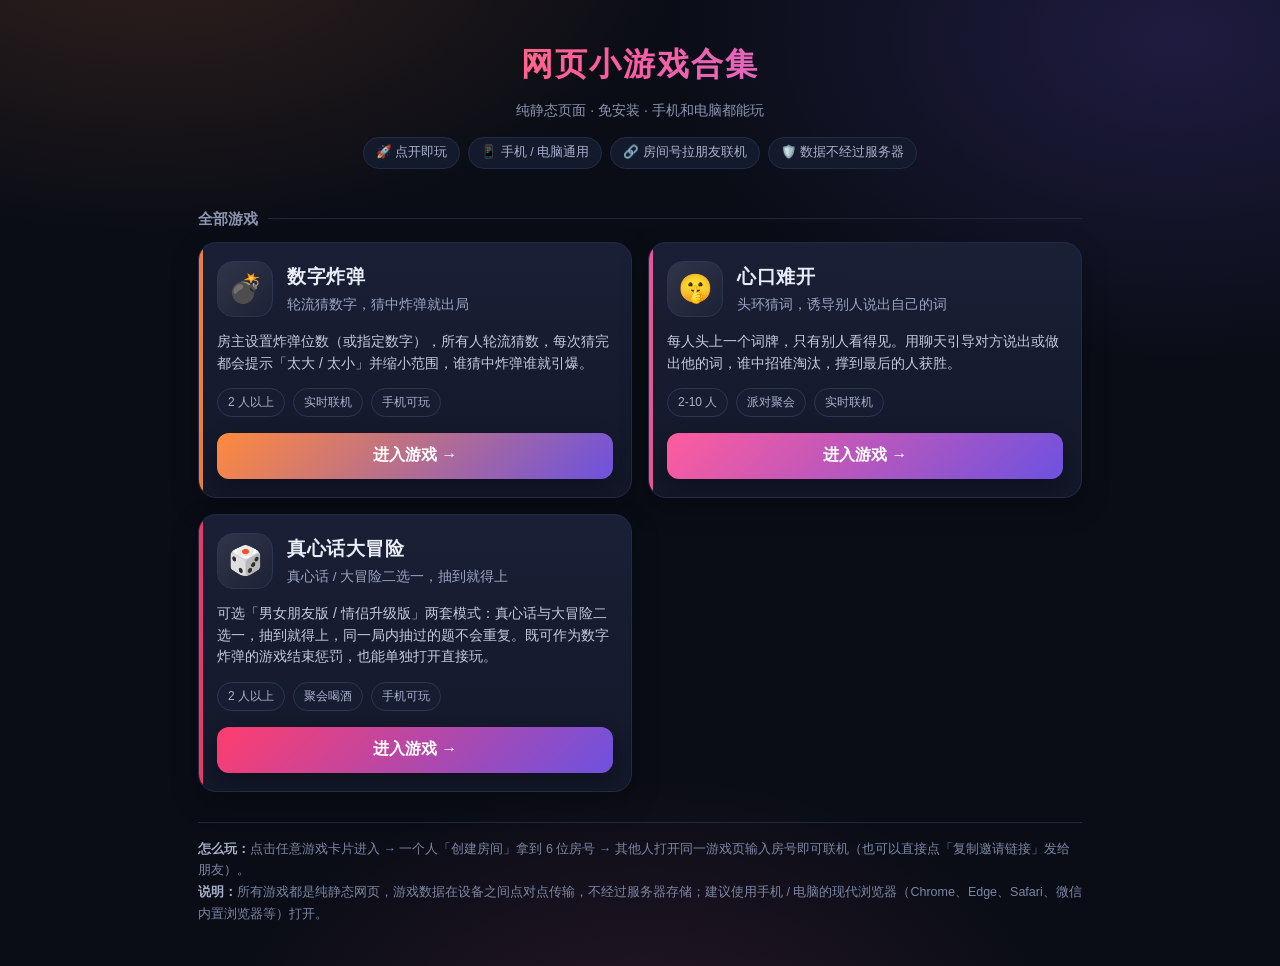
==== number-bomb/index.html @ a07f6e4e "部署 number-bomb 小游戏合集（数字炸弹/心口难开/真心话大冒险）" ====
<!DOCTYPE html>
<html lang="zh-CN">
<head>
<meta charset="utf-8">
<meta name="viewport" content="width=device-width,initial-scale=1,viewport-fit=cover,user-scalable=no">
<meta name="theme-color" content="#0a0d16">
<meta name="description" content="网页小游戏合集 · 纯静态、免安装、手机电脑都能玩的多人联机小游戏。">
<title>网页小游戏合集</title>
<link rel="icon" href="data:image/svg+xml,%3Csvg xmlns='http://www.w3.org/2000/svg' viewBox='0 0 64 64'%3E%3Crect x='6' y='16' width='52' height='34' rx='8' fill='%231b2238'/%3E%3Crect x='26' y='8' width='12' height='10' rx='3' fill='%23ff8a3d'/%3E%3Cpath d='M22 36h6M25 33v6' stroke='%23ffd54a' stroke-width='4' stroke-linecap='round'/%3E%3Ccircle cx='40' cy='34' r='3' fill='%23ff5c9d'/%3E%3Ccircle cx='46' cy='40' r='3' fill='%237c5cff'/%3E%3C/svg%3E">
<style>
*{box-sizing:border-box;-webkit-tap-highlight-color:transparent}
html,body{margin:0;padding:0;min-height:100%}
body{
  background:#0a0d16;
  background-image:radial-gradient(900px 520px at 12% -8%,rgba(255,138,61,.16),transparent 60%),radial-gradient(820px 520px at 92% 4%,rgba(124,92,255,.18),transparent 62%),radial-gradient(700px 480px at 50% 110%,rgba(255,92,157,.12),transparent 60%);
  color:#e9edf7;
  font:16px/1.55 -apple-system,BlinkMacSystemFont,"Segoe UI","PingFang SC","Hiragino Sans GB","Microsoft YaHei",sans-serif;
  -webkit-text-size-adjust:100%;
}
.wrap{
  max-width:920px;margin:0 auto;
  padding:calc(28px + env(safe-area-inset-top)) 18px calc(40px + env(safe-area-inset-bottom));
}
header.top{text-align:center;padding:12px 0 6px}
header.top h1{
  margin:0;font-size:32px;font-weight:800;letter-spacing:2px;
  background:linear-gradient(120deg,#ff8a3d,#ff5c9d 45%,#a97bff);
  -webkit-background-clip:text;background-clip:text;color:transparent;
}
header.top p{margin:10px 0 0;color:#8b95b2;font-size:14px}
.tips{
  display:flex;gap:8px;justify-content:center;flex-wrap:wrap;margin:16px 0 6px;
}
.tips span{
  font-size:12.5px;color:#a9b2cc;border:1px solid #232b47;background:#131a2c;
  border-radius:999px;padding:5px 12px;
}
h2.section{
  font-size:15px;color:#8b95b2;font-weight:600;margin:26px 0 12px;
  display:flex;align-items:center;gap:10px;
}
h2.section::after{content:"";flex:1;height:1px;background:#1f2740}

.games{display:grid;grid-template-columns:repeat(auto-fill,minmax(320px,1fr));gap:16px}
.game{
  position:relative;display:block;text-decoration:none;color:inherit;
  background:linear-gradient(180deg,rgba(26,32,54,.96),rgba(19,24,42,.96));
  border:1px solid #232b47;border-radius:18px;padding:18px;
  box-shadow:0 10px 28px rgba(0,0,0,.28);
  transition:transform .14s ease,border-color .18s ease,box-shadow .18s ease;
  overflow:hidden;
}
.game::before{
  content:"";position:absolute;inset:0 auto 0 0;width:4px;
  background:var(--accent,#7c5cff);opacity:.9;
}
.game:hover{transform:translateY(-3px);border-color:#33406b;box-shadow:0 16px 36px rgba(0,0,0,.36)}
.game:active{transform:translateY(-1px) scale(.995)}
.game .row1{display:flex;align-items:center;gap:14px}
.game .ico{
  width:56px;height:56px;flex:0 0 auto;border-radius:16px;
  display:flex;align-items:center;justify-content:center;font-size:28px;
  background:linear-gradient(135deg,rgba(255,255,255,.10),rgba(255,255,255,.02));
  border:1px solid #2c3556;
}
.game h3{margin:0;font-size:19px;font-weight:700;letter-spacing:.5px}
.game .tagline{margin:3px 0 0;color:#9aa4c2;font-size:13.5px}
.game .desc{margin:14px 0 0;color:#c3cbdf;font-size:14px}
.game .meta{display:flex;gap:8px;flex-wrap:wrap;margin-top:14px}
.game .meta span{
  font-size:12px;color:#a9b2cc;border:1px solid #2c3556;background:#161d31;
  border-radius:999px;padding:4px 10px;
}
.game .go{
  margin-top:16px;height:46px;border-radius:12px;
  display:flex;align-items:center;justify-content:center;gap:8px;
  font-weight:700;color:#fff;
  background:linear-gradient(135deg,var(--accent,#7c5cff),rgba(124,92,255,.85));
  box-shadow:0 8px 20px rgba(0,0,0,.3);
}
.game.soon{opacity:.55;cursor:not-allowed}
.game.soon .go{background:#2a3352;color:#9aa4c2}
.footnotice{
  margin:30px 0 0;color:#7b86a5;font-size:12.5px;line-height:1.75;
  border-top:1px solid #1f2740;padding-top:16px;
}
.footnotice b{color:#a9b2cc}
@media (max-width:420px){
  .wrap{padding:calc(20px + env(safe-area-inset-top)) 14px calc(30px + env(safe-area-inset-bottom))}
  header.top h1{font-size:27px}
  .games{grid-template-columns:1fr;gap:14px}
  .game{padding:16px}
}
</style>
</head>
<body>
<div class="wrap">
  <header class="top">
    <h1>网页小游戏合集</h1>
    <p>纯静态页面 · 免安装 · 手机和电脑都能玩</p>
    <div class="tips">
      <span>🚀 点开即玩</span>
      <span>📱 手机 / 电脑通用</span>
      <span>🔗 房间号拉朋友联机</span>
      <span>🛡️ 数据不经过服务器</span>
    </div>
  </header>

  <h2 class="section">全部游戏</h2>
  <div class="games" id="games"></div>

  <div class="footnotice">
    <b>怎么玩：</b>点击任意游戏卡片进入 → 一个人「创建房间」拿到 6 位房号 → 其他人打开同一游戏页输入房号即可联机（也可以直接点「复制邀请链接」发给朋友）。<br>
    <b>说明：</b>所有游戏都是纯静态网页，游戏数据在设备之间点对点传输，不经过服务器存储；建议使用手机 / 电脑的现代浏览器（Chrome、Edge、Safari、微信内置浏览器等）打开。
  </div>
</div>

<!-- 游戏清单配置：新增游戏只需修改 games.js -->
<script src="games.js"></script>
<script>
(function () {
  var box = document.getElementById('games');
  var list = window.GAMES || [];

  if (!list.length) {
    box.innerHTML = '<div class="game soon"><h3>清单未加载</h3>' +
      '<p class="desc">未能读取 games.js，请确认它与首页 index.html 在同一目录下。</p></div>';
    return;
  }

  list.forEach(function (g) {
    var a = document.createElement(g.soon ? 'div' : 'a');
    a.className = 'game' + (g.soon ? ' soon' : '');
    if (!g.soon) a.href = g.url;
    if (g.accent) a.style.setProperty('--accent', g.accent);

    var ic = document.createElement('div');
    ic.className = 'ico';
    ic.textContent = g.icon || '🎮';

    var h3 = document.createElement('h3');
    h3.textContent = g.name || '未命名游戏';

    var tg = document.createElement('p');
    tg.className = 'tagline';
    tg.textContent = g.tagline || '';

    var left = document.createElement('div');
    left.style.flex = '1';
    left.appendChild(h3);
    left.appendChild(tg);

    var row1 = document.createElement('div');
    row1.className = 'row1';
    row1.appendChild(ic);
    row1.appendChild(left);
    a.appendChild(row1);

    if (g.desc) {
      var d = document.createElement('p');
      d.className = 'desc';
      d.textContent = g.desc;
      a.appendChild(d);
    }

    if (g.meta && g.meta.length) {
      var m = document.createElement('div');
      m.className = 'meta';
      g.meta.forEach(function (t) {
        var s = document.createElement('span');
        s.textContent = t;
        m.appendChild(s);
      });
      a.appendChild(m);
    }

    var go = document.createElement('div');
    go.className = 'go';
    go.textContent = g.soon ? '即将上线' : '进入游戏 →';
    a.appendChild(go);

    box.appendChild(a);
  });
})();
</script>
</body>
</html>
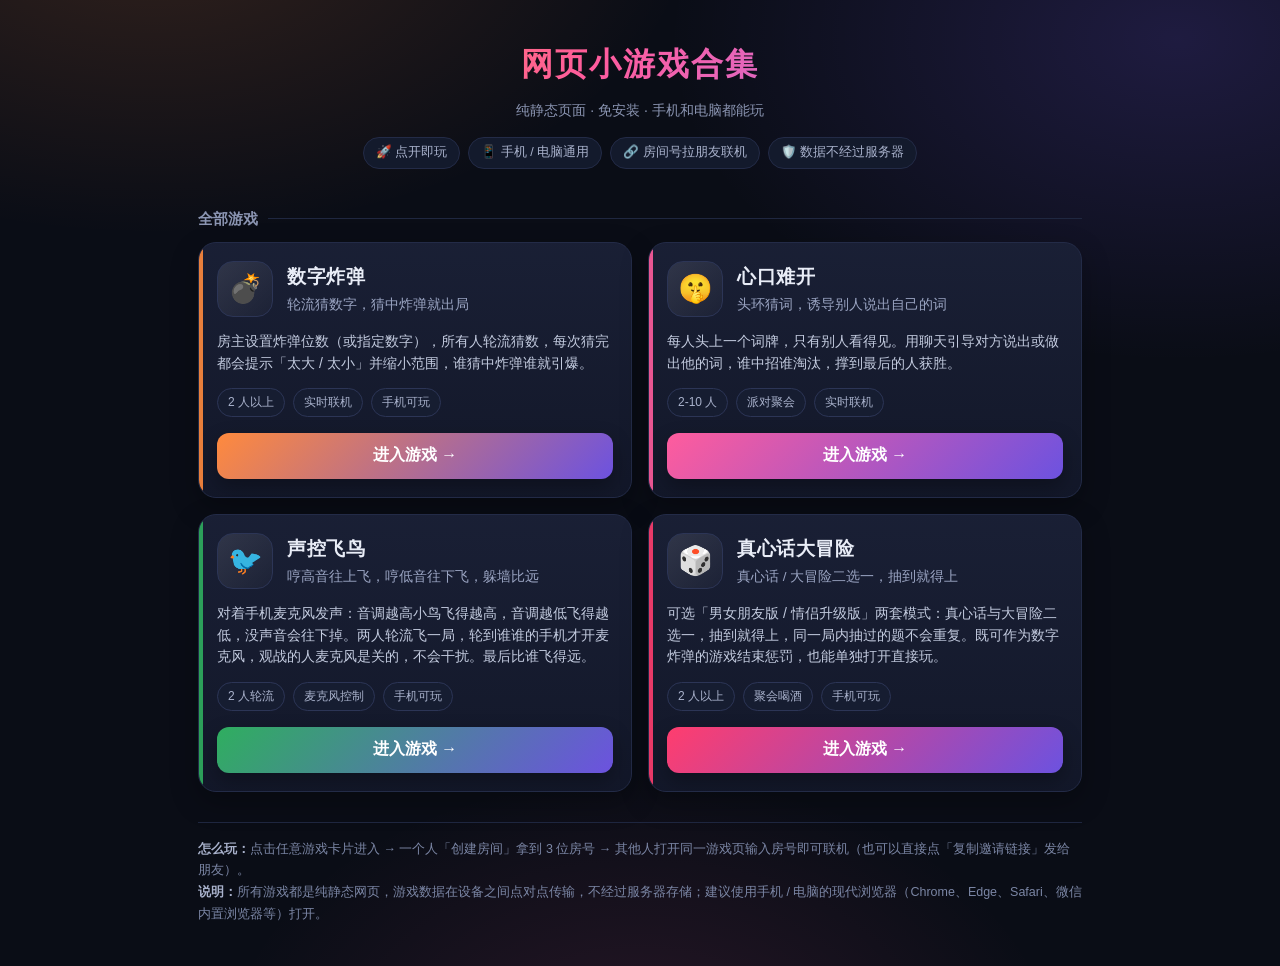
==== commit 1786546d: "大转盘+声控鸟：更新门户/数字炸弹/声控飞鸟/心口难开 5 个文件" ====
--- a/number-bomb/index.html
+++ b/number-bomb/index.html
@@ -110,7 +110,7 @@
   <div class="games" id="games"></div>
 
   <div class="footnotice">
-    <b>怎么玩：</b>点击任意游戏卡片进入 → 一个人「创建房间」拿到 6 位房号 → 其他人打开同一游戏页输入房号即可联机（也可以直接点「复制邀请链接」发给朋友）。<br>
+    <b>怎么玩：</b>点击任意游戏卡片进入 → 一个人「创建房间」拿到 3 位房号 → 其他人打开同一游戏页输入房号即可联机（也可以直接点「复制邀请链接」发给朋友）。<br>
     <b>说明：</b>所有游戏都是纯静态网页，游戏数据在设备之间点对点传输，不经过服务器存储；建议使用手机 / 电脑的现代浏览器（Chrome、Edge、Safari、微信内置浏览器等）打开。
   </div>
 </div>
